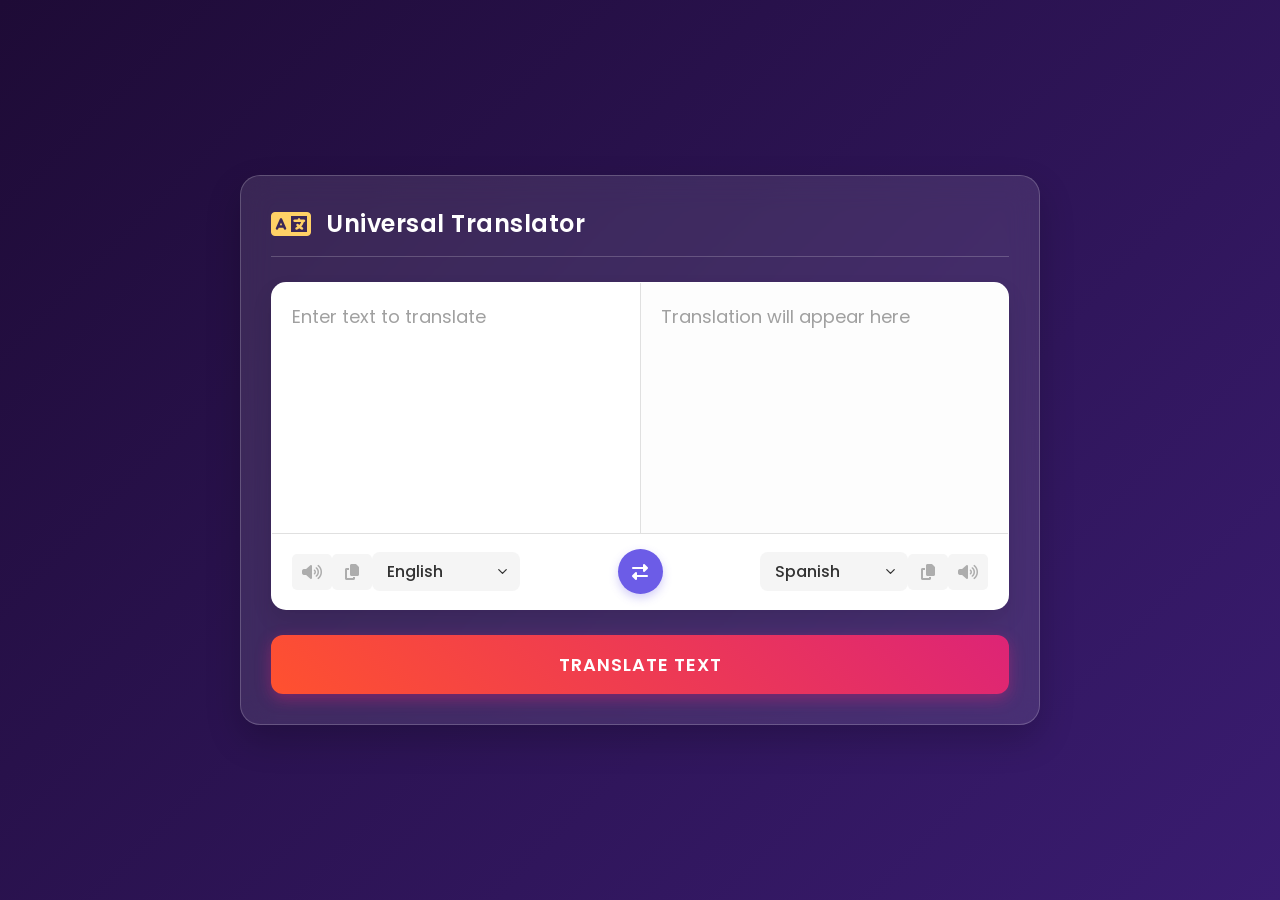
==== index.html @ 24700a0c "Add files via upload" ====
<!DOCTYPE html>
<html lang="en">
<head>
    <meta charset="UTF-8">
    <meta name="viewport" content="width=device-width, initial-scale=1.0">
    <title>Universal Language Translator</title>
    <!-- Google Fonts -->
    <link href="https://fonts.googleapis.com/css2?family=Poppins:wght@300;400;500;600;700&display=swap" rel="stylesheet">
    <!-- FontAwesome Icons -->
    <link rel="stylesheet" href="https://cdnjs.cloudflare.com/ajax/libs/font-awesome/6.4.0/css/all.min.css">
    <link rel="stylesheet" href="style.css">
</head>
<body>
    <div class="container">
        <header>
            <i class="fa-solid fa-language"></i>
            <h1>Universal Translator</h1>
        </header>
        
        <div class="wrapper">
            <div class="text-input">
                <textarea spellcheck="false" class="from-text" placeholder="Enter text to translate"></textarea>
                <textarea spellcheck="false" readonly disabled class="to-text" placeholder="Translation will appear here"></textarea>
            </div>
            
            <ul class="controls">
                <li class="row from">
                    <div class="icons">
                        <i id="from" class="fas fa-volume-up"></i>
                        <i id="from" class="fas fa-copy"></i>
                    </div>
                    <select></select>
                </li>
                
                <li class="exchange">
                    <i class="fas fa-exchange-alt"></i>
                </li>
                
                <li class="row to">
                    <select></select>
                    <div class="icons">
                        <i id="to" class="fas fa-copy"></i>
                        <i id="to" class="fas fa-volume-up"></i>
                    </div>
                </li>
            </ul>
        </div>
        
        <button class="translate-btn">Translate Text</button>
    </div>

    <script src="countries.js"></script>
    <script src="script.js"></script>
</body>
</html>
---- style.css ----
/* Global Styles and Reset */
* {
    margin: 0;
    padding: 0;
    box-sizing: border-box;
    font-family: 'Poppins', sans-serif;
}

body {
    display: flex;
    align-items: center;
    justify-content: center;
    min-height: 100vh;
    background: linear-gradient(135deg, #1e0b36, #3a1c71, #d76d77, #ffaf7b);
    background-size: 300% 300%;
    animation: gradientBG 15s ease infinite;
    padding: 20px;
    color: #fff;
}

@keyframes gradientBG {
    0% { background-position: 0% 50%; }
    50% { background-position: 100% 50%; }
    100% { background-position: 0% 50%; }
}

::selection {
    color: #fff;
    background: #6c5ce7;
}

.container {
    max-width: 800px;
    width: 100%;
    background: rgba(255, 255, 255, 0.1);
    backdrop-filter: blur(15px);
    -webkit-backdrop-filter: blur(15px);
    border: 1px solid rgba(255, 255, 255, 0.2);
    box-shadow: 0 15px 35px rgba(0, 0, 0, 0.2);
    border-radius: 20px;
    padding: 30px;
}

.container header {
    display: flex;
    align-items: center;
    gap: 15px;
    margin-bottom: 25px;
    padding-bottom: 15px;
    border-bottom: 1px solid rgba(255, 255, 255, 0.2);
}

.container header i {
    font-size: 32px;
    color: #ffd166;
}

.container header h1 {
    font-size: 24px;
    font-weight: 600;
    letter-spacing: 0.5px;
}

.wrapper {
    border-radius: 15px;
    background: #ffffff;
    box-shadow: 0 10px 20px rgba(0, 0, 0, 0.1);
    border: 1px solid rgba(255,255,255,0.8);
    overflow: hidden;
    margin-bottom: 25px;
}

.wrapper .text-input {
    display: flex;
    border-bottom: 1px solid #e0e0e0;
}

.text-input .to-text {
    border-radius: 0px;
    border-left: 1px solid #e0e0e0;
    background: #fdfdfd;
}

.text-input textarea {
    height: 250px;
    width: 100%;
    border: none;
    outline: none;
    resize: none;
    background: #ffffff;
    font-size: 18px;
    padding: 20px;
    color: #333;
    transition: all 0.3s ease;
}

.text-input textarea::placeholder {
    color: #a0a0a0;
}

.controls, li, .icons, .icons i {
    display: flex;
    align-items: center;
    justify-content: space-between;
}

.controls {
    list-style: none;
    padding: 15px 20px;
    background: #ffffff;
}

.controls .row .icons {
    width: 38%;
}

.controls .row .icons i {
    width: 40px;
    color: #adadad;
    font-size: 16px;
    cursor: pointer;
    justify-content: center;
    background: #f5f5f5;
    padding: 10px;
    border-radius: 5px;
    transition: all 0.3s ease;
}

.controls .row .icons i:hover {
    color: #fff;
    background: #6c5ce7;
    transform: translateY(-2px);
}

.controls .row select {
    color: #333;
    border: none;
    outline: none;
    font-size: 16px;
    font-weight: 500;
    background: #f5f5f5;
    padding: 8px 15px;
    border-radius: 8px;
    cursor: pointer;
    appearance: none;
    background-image: url("data:image/svg+xml;charset=UTF-8,%3csvg xmlns='http://www.w3.org/2000/svg' viewBox='0 0 24 24' fill='none' stroke='%23333' stroke-width='2' stroke-linecap='round' stroke-linejoin='round'%3e%3cpolyline points='6 9 12 15 18 9'%3e%3c/polyline%3e%3c/svg%3e");
    background-repeat: no-repeat;
    background-position: right 10px center;
    background-size: 15px;
    padding-right: 35px;
    transition: all 0.3s ease;
}

.controls .row select:focus {
    box-shadow: 0 0 0 2px rgba(108, 92, 231, 0.4);
}

.controls .exchange {
    color: #fff;
    cursor: pointer;
    background: #6c5ce7;
    width: 45px;
    height: 45px;
    border-radius: 50%;
    justify-content: center;
    transition: all 0.3s ease;
    box-shadow: 0 4px 10px rgba(108, 92, 231, 0.3);
}

.controls .exchange:hover {
    transform: rotate(180deg) scale(1.1);
    background: #5b4bc4;
}

.translate-btn {
    width: 100%;
    padding: 16px;
    border: none;
    outline: none;
    color: #fff;
    cursor: pointer;
    font-size: 18px;
    font-weight: 600;
    border-radius: 12px;
    background: linear-gradient(45deg, #FF512F, #DD2476);
    box-shadow: 0 5px 15px rgba(221, 36, 118, 0.4);
    transition: all 0.3s ease;
    text-transform: uppercase;
    letter-spacing: 1px;
}

.translate-btn:hover {
    background: linear-gradient(45deg, #DD2476, #FF512F);
    transform: translateY(-2px);
    box-shadow: 0 8px 20px rgba(221, 36, 118, 0.6);
}

.translate-btn:active {
    transform: translateY(1px);
}

@media (max-width: 660px) {
    .container {
        padding: 20px;
    }
    .wrapper .text-input {
        flex-direction: column;
    }
    .text-input .to-text {
        border-left: 0px;
        border-top: 1px solid #e0e0e0;
    }
    .text-input textarea {
        height: 180px;
    }
    .controls .row .icons {
        display: none;
    }
    .container {
        padding: 15px 10px;
        border-radius: 10px;
    }
    .controls {
        padding: 15px 10px;
    }
    .controls .row select {
        font-size: 14px;
        max-width: 120px;
    }
}
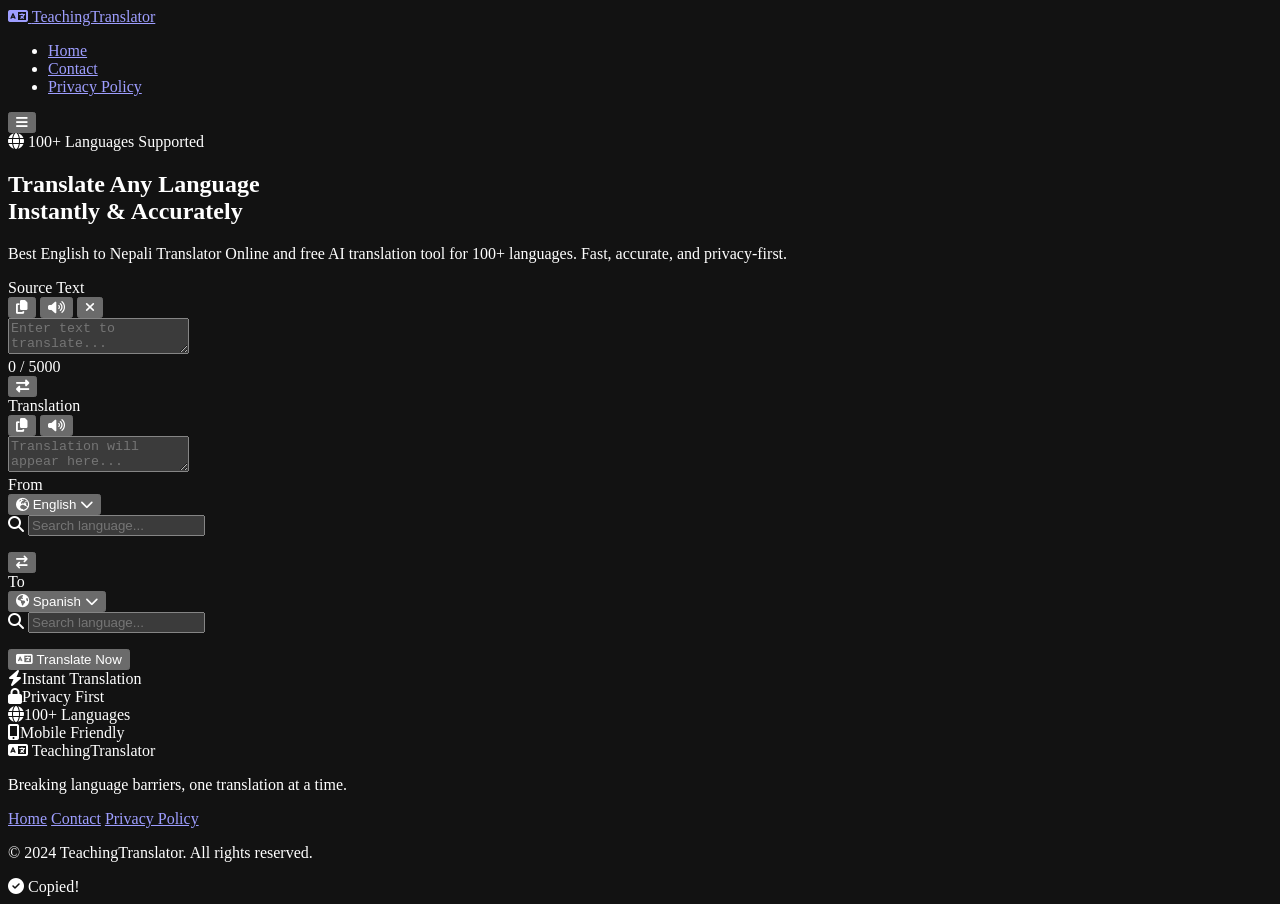
==== commit d738ae6e: "Add files via upload" ====
--- a/index.html
+++ b/index.html
@@ -3,50 +3,304 @@
 <head>
     <meta charset="UTF-8">
     <meta name="viewport" content="width=device-width, initial-scale=1.0">
-    <title>Universal Language Translator</title>
-    <!-- Google Fonts -->
-    <link href="https://fonts.googleapis.com/css2?family=Poppins:wght@300;400;500;600;700&display=swap" rel="stylesheet">
-    <!-- FontAwesome Icons -->
+
+    <!-- ═══ PRIMARY SEO ═══ -->
+    <title>TeachingTranslator – Best Free Online AI Language Translator | 100+ Languages</title>
+    <meta name="description" content="Best English to Nepali Translator Online and free AI translation tool for 100+ languages. Translate text, documents, and voice instantly. Fast, accurate, and free website translation tool.">
+    <meta name="keywords" content="Language Translator, Free Language Translator, Online Translator, AI Language Translator, Text Translator, Document Translator, Website Translator, Voice Translator, Image Translator, PDF Translator, English Translation, English to Nepali Translator, Nepali to English Translator, English to Hindi Translator, Hindi to English Translator, English to Spanish Translator, Spanish to English Translator, English to French Translator, French to English Translator, English to German Translator, English to Japanese Translator, English to Korean, Korean to English, English to Chinese, Chinese to English, English to Arabic, Arabic to English, English to Russian, Russian to English, English to Portuguese, Portuguese to English, Best Online Translator, Free AI Translation Tool, Translate Any Language, Instant Language Translation, Accurate Translation Tool, Multilingual Translator, Language Learning Tools, Grammar and Translation, Translation Dictionary, AI Translation Website, Best English to Nepali Translator Online, Free Language Translation Website, Translate Documents Online Free, Translate PDF to English, AI Translator for Students, Fast Online Translation Tool, Translate Text in 100+ Languages, Free Website Translation Tool, Best Translation Website for Travelers, TeachingTranslator.com Online Language Translator">
+    <meta name="author" content="TeachingTranslator">
+    <meta name="robots" content="index, follow, max-image-preview:large, max-snippet:-1, max-video-preview:-1">
+    <meta name="theme-color" content="#7c3aed">
+    <meta name="color-scheme" content="dark">
+    <link rel="canonical" href="https://teachingtranslator.com/">
+
+    <!-- ═══ GEO & LANGUAGE ═══ -->
+    <meta name="language" content="English">
+    <meta name="revisit-after" content="7 days">
+    <meta name="rating" content="general">
+
+    <!-- ═══ OPEN GRAPH (Facebook / LinkedIn) ═══ -->
+    <meta property="og:type" content="website">
+    <meta property="og:url" content="https://teachingtranslator.com/">
+    <meta property="og:site_name" content="TeachingTranslator">
+    <meta property="og:locale" content="en_US">
+    <meta property="og:title" content="TeachingTranslator – Free AI Language Translation Tool">
+    <meta property="og:description" content="Translate text in 100+ languages with the best online translator. Fast, accurate, and free for students, travelers, and professionals.">
+    <meta property="og:image" content="https://teachingtranslator.com/og-image.png">
+    <meta property="og:image:width" content="1200">
+    <meta property="og:image:height" content="630">
+    <meta property="og:image:alt" content="TeachingTranslator – Universal Language Translator">
+
+    <!-- ═══ TWITTER CARD ═══ -->
+    <meta name="twitter:card" content="summary_large_image">
+    <meta name="twitter:site" content="@teachingtrans">
+    <meta name="twitter:creator" content="@teachingtrans">
+    <meta name="twitter:title" content="TeachingTranslator – Translate Text in 100+ Languages">
+    <meta name="twitter:description" content="Best English to Nepali Translator Online and free AI translation tool for 100+ languages.">
+    <meta name="twitter:image" content="https://teachingtranslator.com/og-image.png">
+    <meta name="twitter:image:alt" content="TeachingTranslator translation interface">
+
+    <!-- ═══ PERFORMANCE: PRECONNECT ═══ -->
+    <link rel="preconnect" href="https://fonts.googleapis.com">
+    <link rel="preconnect" href="https://fonts.gstatic.com" crossorigin>
+    <link rel="preconnect" href="https://cdnjs.cloudflare.com">
+    <link rel="preconnect" href="https://translate.googleapis.com">
+    <link rel="dns-prefetch" href="https://translate.googleapis.com">
+
+    <!-- ═══ FONTS & ICONS ═══ -->
+    <link href="https://fonts.googleapis.com/css2?family=Inter:wght@300;400;500;600;700;800&display=swap" rel="stylesheet">
     <link rel="stylesheet" href="https://cdnjs.cloudflare.com/ajax/libs/font-awesome/6.4.0/css/all.min.css">
     <link rel="stylesheet" href="style.css">
+
+    <!-- ═══ JSON-LD STRUCTURED DATA ═══ -->
+    <script type="application/ld+json">
+    {
+      "@context": "https://schema.org",
+      "@graph": [
+        {
+          "@type": "WebSite",
+          "@id": "https://teachingtranslator.com/#website",
+          "url": "https://teachingtranslator.com/",
+          "name": "TeachingTranslator",
+          "description": "Best English to Nepali Translator Online and free AI translation tool for 100+ languages.",
+          "publisher": { "@id": "https://teachingtranslator.com/#organization" },
+          "potentialAction": {
+            "@type": "SearchAction",
+            "target": { "@type": "EntryPoint", "urlTemplate": "https://teachingtranslator.com/?q={search_term_string}" },
+            "query-input": "required name=search_term_string"
+          }
+        },
+        {
+          "@type": "Organization",
+          "@id": "https://teachingtranslator.com/#organization",
+          "name": "TeachingTranslator",
+          "url": "https://teachingtranslator.com/",
+          "logo": {
+            "@type": "ImageObject",
+            "url": "https://teachingtranslator.com/og-image.png",
+            "width": 512, "height": 512
+          },
+          "contactPoint": {
+            "@type": "ContactPoint",
+            "contactType": "customer support",
+            "email": "support@teachingtranslator.com",
+            "availableLanguage": "English"
+          }
+        },
+        {
+          "@type": "WebApplication",
+          "@id": "https://teachingtranslator.com/#app",
+          "name": "TeachingTranslator – Best Online Translator",
+          "url": "https://teachingtranslator.com/",
+          "description": "Translate Any Language with our Free AI Translation Tool. Accurate Translation Tool offering Text Translator, Voice Translator, and Translation Dictionary capabilities.",
+          "applicationCategory": "UtilityApplication",
+          "applicationSubCategory": "Translation",
+          "operatingSystem": "Windows, macOS, Linux, Android, iOS",
+          "browserRequirements": "Requires JavaScript. Works in all modern browsers.",
+          "inLanguage": "en",
+          "isAccessibleForFree": true,
+          "offers": {
+            "@type": "Offer",
+            "price": "0",
+            "priceCurrency": "USD"
+          },
+          "featureList": [
+            "Translate between 100+ languages",
+            "Best English to Nepali Translator",
+            "AI Translator for Students",
+            "Text-to-speech for source and translated text",
+            "Copy to clipboard",
+            "Language swap",
+            "Searchable language dropdown"
+          ],
+          "screenshot": "https://teachingtranslator.com/og-image.png",
+          "author": { "@id": "https://teachingtranslator.com/#organization" }
+        },
+        {
+          "@type": "WebPage",
+          "@id": "https://teachingtranslator.com/#webpage",
+          "url": "https://teachingtranslator.com/",
+          "name": "TeachingTranslator – Best Free Online AI Language Translator | 100+ Languages",
+          "isPartOf": { "@id": "https://teachingtranslator.com/#website" },
+          "about": { "@id": "https://teachingtranslator.com/#app" },
+          "description": "Best English to Nepali Translator Online and free AI translation tool for 100+ languages. Translate documents online free.",
+          "breadcrumb": {
+            "@type": "BreadcrumbList",
+            "itemListElement": [{ "@type": "ListItem", "position": 1, "name": "Home", "item": "https://teachingtranslator.com/" }]
+          },
+          "primaryImageOfPage": { "@type": "ImageObject", "url": "https://teachingtranslator.com/og-image.png" },
+          "datePublished": "2024-01-01",
+          "dateModified": "2024-12-01"
+        }
+      ]
+    }
+    </script>
 </head>
 <body>
-    <div class="container">
-        <header>
-            <i class="fa-solid fa-language"></i>
-            <h1>Universal Translator</h1>
-        </header>
-        
-        <div class="wrapper">
-            <div class="text-input">
-                <textarea spellcheck="false" class="from-text" placeholder="Enter text to translate"></textarea>
-                <textarea spellcheck="false" readonly disabled class="to-text" placeholder="Translation will appear here"></textarea>
-            </div>
-            
-            <ul class="controls">
-                <li class="row from">
-                    <div class="icons">
-                        <i id="from" class="fas fa-volume-up"></i>
-                        <i id="from" class="fas fa-copy"></i>
+
+    <!-- ===== NAVBAR ===== -->
+    <nav class="navbar" id="navbar">
+        <div class="nav-container">
+            <a href="index.html" class="nav-logo">
+                <i class="fas fa-language"></i>
+                <span>TeachingTranslator</span>
+            </a>
+            <ul class="nav-links" id="navLinks">
+                <li><a href="index.html" class="active">Home</a></li>
+                <li><a href="contact.html">Contact</a></li>
+                <li><a href="privacy.html">Privacy Policy</a></li>
+            </ul>
+            <button class="nav-toggle" id="navToggle" aria-label="Toggle navigation">
+                <i class="fas fa-bars"></i>
+            </button>
+        </div>
+    </nav>
+
+    <!-- ===== HERO ===== -->
+    <section class="hero">
+        <div class="hero-bg">
+            <div class="orb orb-1"></div>
+            <div class="orb orb-2"></div>
+            <div class="orb orb-3"></div>
+        </div>
+        <div class="hero-content">
+            <div class="hero-badge">
+                <i class="fas fa-globe"></i>
+                <span>100+ Languages Supported</span>
+            </div>
+            <h1 class="hero-title">
+                Translate Any Language<br>
+                <span class="gradient-text">Instantly &amp; Accurately</span>
+            </h1>
+            <p class="hero-subtitle">Best English to Nepali Translator Online and free AI translation tool for 100+ languages. Fast, accurate, and privacy-first.</p>
+        </div>
+    </section>
+
+    <!-- ===== TRANSLATOR ===== -->
+    <section class="translator-section">
+        <div class="translator-card">
+
+            <!-- Text Areas -->
+            <div class="text-area-container">
+                <!-- Source Panel -->
+                <div class="text-panel">
+                    <div class="panel-header">
+                        <span class="panel-label">Source Text</span>
+                        <div class="panel-actions">
+                            <button class="action-btn" id="fromCopyBtn" title="Copy source text"><i class="fas fa-copy"></i></button>
+                            <button class="action-btn" id="fromSpeakBtn" title="Speak source text"><i class="fas fa-volume-up"></i></button>
+                            <button class="action-btn" id="clearBtn" title="Clear all"><i class="fas fa-times"></i></button>
+                        </div>
                     </div>
-                    <select></select>
-                </li>
-                
-                <li class="exchange">
-                    <i class="fas fa-exchange-alt"></i>
-                </li>
-                
-                <li class="row to">
-                    <select></select>
-                    <div class="icons">
-                        <i id="to" class="fas fa-copy"></i>
-                        <i id="to" class="fas fa-volume-up"></i>
+                    <textarea id="fromText" maxlength="5000" placeholder="Enter text to translate..."></textarea>
+                    <div class="char-count"><span id="charCount">0</span> / 5000</div>
+                </div>
+
+                <!-- Divider + Exchange -->
+                <div class="divider">
+                    <button class="exchange-btn" id="exchangeBtn" title="Swap text and languages">
+                        <i class="fas fa-exchange-alt"></i>
+                    </button>
+                </div>
+
+                <!-- Translation Panel -->
+                <div class="text-panel">
+                    <div class="panel-header">
+                        <span class="panel-label">Translation</span>
+                        <div class="panel-actions">
+                            <button class="action-btn" id="toCopyBtn" title="Copy translation"><i class="fas fa-copy"></i></button>
+                            <button class="action-btn" id="toSpeakBtn" title="Speak translation"><i class="fas fa-volume-up"></i></button>
+                        </div>
                     </div>
-                </li>
-            </ul>
-        </div>
-        
-        <button class="translate-btn">Translate Text</button>
+                    <textarea id="toText" readonly placeholder="Translation will appear here..."></textarea>
+                    <div class="translate-status" id="translateStatus"></div>
+                </div>
+            </div>
+
+            <!-- Language Bar -->
+            <div class="language-bar">
+                <!-- From Language -->
+                <div class="lang-selector-wrapper">
+                    <label class="lang-label">From</label>
+                    <div class="searchable-select" id="fromSelectWrapper">
+                        <button class="select-trigger" id="fromTrigger" type="button">
+                            <i class="fas fa-globe-europe"></i>
+                            <span class="selected-lang-text" id="fromSelectedText">English</span>
+                            <i class="fas fa-chevron-down arrow-icon"></i>
+                        </button>
+                        <div class="select-dropdown" id="fromDropdown">
+                            <div class="search-wrap">
+                                <i class="fas fa-search"></i>
+                                <input class="lang-search" id="fromSearch" type="text" placeholder="Search language..." autocomplete="off">
+                            </div>
+                            <ul class="lang-options" id="fromOptions"></ul>
+                        </div>
+                    </div>
+                </div>
+
+                <!-- Swap -->
+                <button class="swap-langs-btn" id="swapLangsBtn" title="Swap languages">
+                    <i class="fas fa-arrow-right-arrow-left"></i>
+                </button>
+
+                <!-- To Language -->
+                <div class="lang-selector-wrapper">
+                    <label class="lang-label">To</label>
+                    <div class="searchable-select" id="toSelectWrapper">
+                        <button class="select-trigger" id="toTrigger" type="button">
+                            <i class="fas fa-globe-americas"></i>
+                            <span class="selected-lang-text" id="toSelectedText">Spanish</span>
+                            <i class="fas fa-chevron-down arrow-icon"></i>
+                        </button>
+                        <div class="select-dropdown" id="toDropdown">
+                            <div class="search-wrap">
+                                <i class="fas fa-search"></i>
+                                <input class="lang-search" id="toSearch" type="text" placeholder="Search language..." autocomplete="off">
+                            </div>
+                            <ul class="lang-options" id="toOptions"></ul>
+                        </div>
+                    </div>
+                </div>
+            </div>
+
+            <!-- Translate Button -->
+            <button class="translate-btn" id="translateBtn">
+                <i class="fas fa-language" id="translateIcon"></i>
+                <span id="translateBtnText">Translate Now</span>
+                <div class="btn-shine"></div>
+            </button>
+        </div>
+
+        <!-- Feature Badges -->
+        <div class="features-row">
+            <div class="feature-item"><i class="fas fa-bolt"></i><span>Instant Translation</span></div>
+            <div class="feature-item"><i class="fas fa-lock"></i><span>Privacy First</span></div>
+            <div class="feature-item"><i class="fas fa-globe"></i><span>100+ Languages</span></div>
+            <div class="feature-item"><i class="fas fa-mobile-alt"></i><span>Mobile Friendly</span></div>
+        </div>
+    </section>
+
+    <!-- ===== FOOTER ===== -->
+    <footer class="footer">
+        <div class="footer-container">
+            <div class="footer-brand">
+                <i class="fas fa-language"></i>
+                <span>TeachingTranslator</span>
+            </div>
+            <p class="footer-desc">Breaking language barriers, one translation at a time.</p>
+            <div class="footer-links">
+                <a href="index.html">Home</a>
+                <a href="contact.html">Contact</a>
+                <a href="privacy.html">Privacy Policy</a>
+            </div>
+            <p class="footer-copy">&copy; 2024 TeachingTranslator. All rights reserved.</p>
+        </div>
+    </footer>
+
+    <!-- Toast -->
+    <div class="toast" id="toast">
+        <i class="fas fa-check-circle"></i>
+        <span id="toastMsg">Copied!</span>
     </div>
 
     <script src="countries.js"></script>
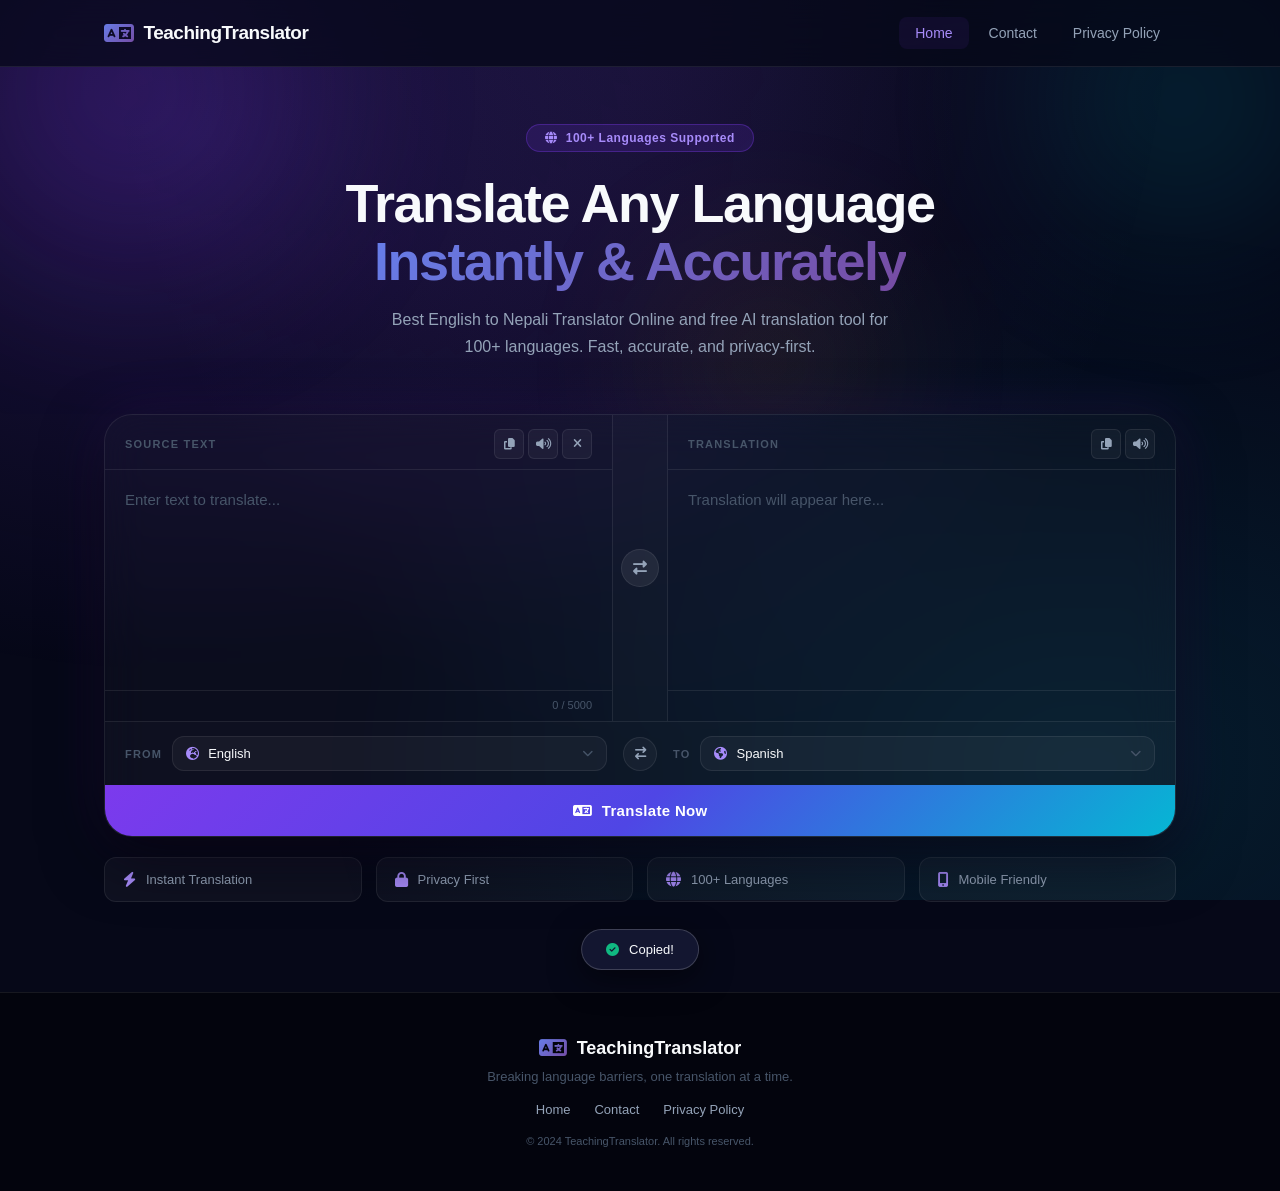
==== commit 249e0eb0: "Update index.html" ====
--- a/index.html
+++ b/index.html
@@ -305,5 +305,7 @@
 
     <script src="countries.js"></script>
     <script src="script.js"></script>
+<script async src="https://pagead2.googlesyndication.com/pagead/js/adsbygoogle.js?client=ca-pub-8904585016270506"
+     crossorigin="anonymous"></script>
 </body>
 </html>
--- a/style.css
+++ b/style.css
@@ -0,0 +1,619 @@
+/* ============================================
+   ROOT VARIABLES
+============================================ */
+:root {
+  --bg: #060818;
+  --bg-2: #0d1030;
+  --glass: rgba(255, 255, 255, 0.04);
+  --glass-hover: rgba(255, 255, 255, 0.07);
+  --glass-border: rgba(255, 255, 255, 0.08);
+  --glass-border-hover: rgba(255, 255, 255, 0.18);
+  --primary: #7c3aed;
+  --primary-light: #a78bfa;
+  --secondary: #06b6d4;
+  --accent: #f59e0b;
+  --gradient-1: linear-gradient(135deg, #667eea 0%, #764ba2 100%);
+  --gradient-btn: linear-gradient(135deg, #7c3aed 0%, #4f46e5 50%, #06b6d4 100%);
+  --text-1: #f8fafc;
+  --text-2: #94a3b8;
+  --text-3: #475569;
+  --radius-sm: 8px;
+  --radius-md: 12px;
+  --radius-lg: 20px;
+  --radius-xl: 28px;
+  --shadow-md: 0 8px 32px rgba(0, 0, 0, 0.5);
+  --shadow-lg: 0 20px 60px rgba(0, 0, 0, 0.6);
+  --shadow-glow: 0 0 60px rgba(124, 58, 237, 0.15);
+  --transition: all 0.3s cubic-bezier(0.4, 0, 0.2, 1);
+  --font: 'Inter', sans-serif;
+}
+
+/* ============================================
+   RESET & BASE
+============================================ */
+*, *::before, *::after {
+  margin: 0; padding: 0; box-sizing: border-box;
+}
+html { scroll-behavior: smooth; }
+body {
+  font-family: var(--font);
+  background: var(--bg);
+  color: var(--text-1);
+  min-height: 100vh;
+  overflow-x: hidden;
+}
+::selection { background: var(--primary); color: #fff; }
+
+/* Ambient background */
+body::before {
+  content: '';
+  position: fixed; inset: 0;
+  background:
+    radial-gradient(ellipse at 15% 15%, rgba(124,58,237,0.18) 0%, transparent 50%),
+    radial-gradient(ellipse at 85% 85%, rgba(6,182,212,0.12) 0%, transparent 50%),
+    radial-gradient(ellipse at 50% -10%, rgba(139,92,246,0.12) 0%, transparent 60%);
+  pointer-events: none; z-index: 0;
+}
+
+/* ============================================
+   NAVBAR
+============================================ */
+.navbar {
+  position: fixed; top: 0; left: 0; right: 0; z-index: 1000;
+  background: rgba(6, 8, 24, 0.75);
+  backdrop-filter: blur(24px);
+  -webkit-backdrop-filter: blur(24px);
+  border-bottom: 1px solid var(--glass-border);
+  transition: var(--transition);
+}
+.navbar.scrolled {
+  background: rgba(6, 8, 24, 0.97);
+  box-shadow: 0 4px 24px rgba(0,0,0,0.5);
+}
+.nav-container {
+  max-width: 1120px; margin: 0 auto;
+  padding: 0 24px; height: 66px;
+  display: flex; align-items: center; justify-content: space-between;
+}
+.nav-logo {
+  display: flex; align-items: center; gap: 10px;
+  text-decoration: none; color: var(--text-1);
+  font-size: 19px; font-weight: 800; letter-spacing: -0.5px;
+}
+.nav-logo i {
+  font-size: 24px;
+  background: var(--gradient-1);
+  -webkit-background-clip: text;
+  -webkit-text-fill-color: transparent;
+}
+.nav-links {
+  display: flex; list-style: none; gap: 4px;
+}
+.nav-links a {
+  text-decoration: none; color: var(--text-2);
+  font-size: 14px; font-weight: 500;
+  padding: 8px 16px; border-radius: var(--radius-sm);
+  transition: var(--transition);
+}
+.nav-links a:hover { color: var(--text-1); background: var(--glass-hover); }
+.nav-links a.active { color: var(--primary-light); background: rgba(124,58,237,0.08); }
+.nav-toggle {
+  display: none; background: none; border: none;
+  color: var(--text-1); font-size: 20px; cursor: pointer;
+  padding: 8px; border-radius: var(--radius-sm);
+}
+
+/* ============================================
+   HERO
+============================================ */
+.hero {
+  position: relative;
+  min-height: 46vh;
+  display: flex; align-items: center; justify-content: center;
+  text-align: center; padding: 110px 24px 40px;
+  overflow: hidden;
+}
+.hero-bg { position: absolute; inset: 0; z-index: 0; }
+.orb {
+  position: absolute; border-radius: 50%;
+  filter: blur(90px); opacity: 0.45;
+  animation: floatOrb 9s ease-in-out infinite;
+}
+.orb-1 {
+  width: 420px; height: 420px;
+  background: radial-gradient(circle, rgba(124,58,237,0.65), transparent);
+  top: -120px; left: -80px; animation-delay: 0s;
+}
+.orb-2 {
+  width: 320px; height: 320px;
+  background: radial-gradient(circle, rgba(6,182,212,0.5), transparent);
+  top: -60px; right: -60px; animation-delay: 2.5s;
+}
+.orb-3 {
+  width: 260px; height: 260px;
+  background: radial-gradient(circle, rgba(245,158,11,0.3), transparent);
+  bottom: -80px; left: 50%; animation-delay: 5s;
+}
+@keyframes floatOrb {
+  0%, 100% { transform: translateY(0) scale(1); }
+  50% { transform: translateY(-28px) scale(1.06); }
+}
+.hero-content { position: relative; z-index: 1; max-width: 720px; }
+.hero-badge {
+  display: inline-flex; align-items: center; gap: 8px;
+  background: rgba(124,58,237,0.15);
+  border: 1px solid rgba(124,58,237,0.35);
+  color: var(--primary-light); font-size: 12px; font-weight: 600;
+  padding: 6px 18px; border-radius: 100px;
+  margin-bottom: 22px; letter-spacing: 0.5px;
+  animation: fadeInDown 0.6s ease;
+}
+.hero-title {
+  font-size: clamp(28px, 5.5vw, 54px); font-weight: 800;
+  line-height: 1.08; letter-spacing: -1.5px;
+  margin-bottom: 16px; animation: fadeInUp 0.6s ease 0.1s both;
+}
+.gradient-text {
+  background: var(--gradient-1);
+  -webkit-background-clip: text; -webkit-text-fill-color: transparent;
+  background-clip: text;
+}
+.hero-subtitle {
+  font-size: 16px; color: var(--text-2); line-height: 1.7;
+  max-width: 520px; margin: 0 auto;
+  animation: fadeInUp 0.6s ease 0.2s both;
+}
+@keyframes fadeInDown {
+  from { opacity: 0; transform: translateY(-16px); }
+  to   { opacity: 1; transform: translateY(0); }
+}
+@keyframes fadeInUp {
+  from { opacity: 0; transform: translateY(20px); }
+  to   { opacity: 1; transform: translateY(0); }
+}
+
+/* ============================================
+   TRANSLATOR SECTION
+============================================ */
+.translator-section {
+  position: relative; z-index: 1;
+  max-width: 1120px; margin: 0 auto;
+  padding: 0 24px 70px;
+}
+
+/* Card */
+.translator-card {
+  background: rgba(255,255,255,0.025);
+  border: 1px solid var(--glass-border);
+  border-radius: var(--radius-xl);
+  backdrop-filter: blur(20px);
+  overflow: hidden;
+  box-shadow: var(--shadow-lg), var(--shadow-glow);
+  animation: fadeInUp 0.6s ease 0.3s both;
+}
+
+/* Text Areas */
+.text-area-container {
+  display: grid;
+  grid-template-columns: 1fr 56px 1fr;
+}
+
+.text-panel { display: flex; flex-direction: column; }
+
+.panel-header {
+  display: flex; align-items: center; justify-content: space-between;
+  padding: 14px 20px 10px;
+  border-bottom: 1px solid var(--glass-border);
+}
+.panel-label {
+  font-size: 11px; font-weight: 700;
+  text-transform: uppercase; letter-spacing: 1.2px;
+  color: var(--text-3);
+}
+.panel-actions { display: flex; gap: 4px; }
+.action-btn {
+  background: var(--glass); border: 1px solid var(--glass-border);
+  color: var(--text-2); width: 30px; height: 30px;
+  border-radius: 6px; cursor: pointer;
+  display: flex; align-items: center; justify-content: center;
+  font-size: 12px; transition: var(--transition);
+}
+.action-btn:hover {
+  background: rgba(124,58,237,0.15); color: var(--primary-light);
+  border-color: rgba(124,58,237,0.3); transform: translateY(-1px);
+}
+.text-panel textarea {
+  flex: 1; background: transparent; border: none; outline: none;
+  resize: none; color: var(--text-1); font-size: 15px;
+  font-family: var(--font); line-height: 1.65; padding: 18px 20px;
+  min-height: 220px;
+}
+.text-panel textarea::placeholder { color: var(--text-3); }
+.text-panel textarea:read-only { cursor: default; }
+
+.char-count {
+  padding: 8px 20px 10px; font-size: 11px; color: var(--text-3);
+  text-align: right; border-top: 1px solid var(--glass-border);
+}
+.translate-status {
+  padding: 8px 20px 10px; font-size: 12px; color: var(--text-3);
+  min-height: 31px; border-top: 1px solid var(--glass-border);
+  display: flex; align-items: center; gap: 6px;
+}
+.divider {
+  display: flex; align-items: center; justify-content: center;
+  border-left: 1px solid var(--glass-border);
+  border-right: 1px solid var(--glass-border);
+  background: rgba(255,255,255,0.01);
+}
+.exchange-btn {
+  width: 38px; height: 38px; border-radius: 50%;
+  background: var(--glass-hover); border: 1px solid var(--glass-border);
+  color: var(--text-2); cursor: pointer;
+  display: flex; align-items: center; justify-content: center;
+  font-size: 14px; transition: var(--transition);
+}
+.exchange-btn:hover {
+  background: var(--primary); border-color: var(--primary);
+  color: #fff; transform: rotate(180deg);
+  box-shadow: 0 4px 16px rgba(124,58,237,0.4);
+}
+
+/* Language Bar */
+.language-bar {
+  display: flex; align-items: center; gap: 16px;
+  padding: 14px 20px;
+  border-top: 1px solid var(--glass-border);
+  background: rgba(255,255,255,0.01);
+}
+.lang-selector-wrapper {
+  flex: 1; display: flex; align-items: center; gap: 10px;
+}
+.lang-label {
+  font-size: 11px; font-weight: 700;
+  text-transform: uppercase; letter-spacing: 1.2px;
+  color: var(--text-3); white-space: nowrap;
+}
+
+/* ---- Searchable Select ---- */
+.searchable-select { position: relative; flex: 1; }
+
+.select-trigger {
+  width: 100%; display: flex; align-items: center; gap: 9px;
+  background: var(--glass); border: 1px solid var(--glass-border);
+  color: var(--text-1); padding: 9px 13px;
+  border-radius: var(--radius-md); cursor: pointer;
+  font-family: var(--font); font-size: 13px; font-weight: 500;
+  transition: var(--transition); text-align: left;
+}
+.select-trigger:hover {
+  background: var(--glass-hover); border-color: var(--glass-border-hover);
+}
+.select-trigger.open {
+  border-color: var(--primary); background: rgba(124,58,237,0.08);
+}
+.select-trigger > i:first-child { color: var(--primary-light); font-size: 13px; }
+.selected-lang-text { flex: 1; }
+.arrow-icon { color: var(--text-3); font-size: 11px; transition: transform 0.3s; }
+.select-trigger.open .arrow-icon { transform: rotate(180deg); }
+
+.select-dropdown {
+  position: absolute; top: calc(100% + 6px);
+  left: 0; right: 0;
+  background: #0c1128;
+  border: 1px solid var(--glass-border-hover);
+  border-radius: var(--radius-md);
+  box-shadow: var(--shadow-md);
+  z-index: 200; display: none; overflow: hidden;
+}
+.select-dropdown.open {
+  display: block;
+  animation: dropdownOpen 0.2s ease;
+}
+@keyframes dropdownOpen {
+  from { opacity: 0; transform: translateY(-8px); }
+  to   { opacity: 1; transform: translateY(0); }
+}
+.search-wrap {
+  display: flex; align-items: center; gap: 9px;
+  padding: 10px 12px; border-bottom: 1px solid var(--glass-border);
+}
+.search-wrap i { color: var(--text-3); font-size: 12px; }
+.lang-search {
+  flex: 1; background: transparent; border: none; outline: none;
+  color: var(--text-1); font-size: 13px; font-family: var(--font);
+}
+.lang-search::placeholder { color: var(--text-3); }
+
+.lang-options { list-style: none; max-height: 210px; overflow-y: auto; }
+.lang-options::-webkit-scrollbar { width: 3px; }
+.lang-options::-webkit-scrollbar-track { background: transparent; }
+.lang-options::-webkit-scrollbar-thumb { background: var(--glass-border-hover); border-radius: 4px; }
+.lang-option {
+  padding: 9px 14px; cursor: pointer;
+  font-size: 13px; color: var(--text-2); transition: var(--transition);
+  display: flex; align-items: center; gap: 8px;
+}
+.lang-option:hover { background: var(--glass-hover); color: var(--text-1); }
+.lang-option.selected { color: var(--primary-light); background: rgba(124,58,237,0.08); }
+.lang-code-badge {
+  font-size: 10px; color: var(--text-3); background: var(--glass);
+  padding: 2px 6px; border-radius: 4px; margin-left: auto; font-weight: 600;
+}
+.no-results {
+  padding: 18px; text-align: center; color: var(--text-3); font-size: 13px;
+}
+
+/* Swap button */
+.swap-langs-btn {
+  width: 34px; height: 34px; border-radius: 50%;
+  background: var(--glass); border: 1px solid var(--glass-border);
+  color: var(--text-2); cursor: pointer;
+  display: flex; align-items: center; justify-content: center;
+  font-size: 13px; transition: var(--transition); flex-shrink: 0;
+}
+.swap-langs-btn:hover {
+  background: var(--primary); border-color: var(--primary); color: #fff;
+}
+
+/* Translate Button */
+.translate-btn {
+  width: 100%; padding: 17px;
+  background: var(--gradient-btn); border: none; color: #fff;
+  font-size: 15px; font-weight: 700; font-family: var(--font);
+  letter-spacing: 0.3px; cursor: pointer;
+  display: flex; align-items: center; justify-content: center; gap: 10px;
+  transition: var(--transition); position: relative; overflow: hidden;
+}
+.translate-btn:hover {
+  filter: brightness(1.08);
+  box-shadow: 0 8px 32px rgba(124,58,237,0.45);
+}
+.translate-btn:active { transform: scale(0.99); }
+.btn-shine {
+  position: absolute; inset: 0;
+  background: linear-gradient(90deg, transparent, rgba(255,255,255,0.12), transparent);
+  transform: translateX(-100%); transition: transform 0.55s ease;
+}
+.translate-btn:hover .btn-shine { transform: translateX(100%); }
+
+/* Features Row */
+.features-row {
+  display: grid; grid-template-columns: repeat(4, 1fr);
+  gap: 14px; margin-top: 20px;
+}
+.feature-item {
+  display: flex; align-items: center; gap: 10px;
+  background: var(--glass); border: 1px solid var(--glass-border);
+  padding: 14px 18px; border-radius: var(--radius-md);
+  font-size: 13px; color: var(--text-2); font-weight: 500;
+  transition: var(--transition);
+}
+.feature-item:hover {
+  background: var(--glass-hover); color: var(--text-1);
+  border-color: var(--glass-border-hover);
+}
+.feature-item i { color: var(--primary-light); font-size: 15px; }
+
+/* ============================================
+   FOOTER
+============================================ */
+.footer {
+  position: relative; z-index: 1;
+  background: rgba(0,0,0,0.45);
+  border-top: 1px solid var(--glass-border);
+  padding: 44px 24px; text-align: center;
+  margin-top: 20px;
+}
+.footer-container { max-width: 600px; margin: 0 auto; }
+.footer-brand {
+  display: flex; align-items: center; justify-content: center;
+  gap: 10px; font-size: 18px; font-weight: 800; margin-bottom: 10px;
+}
+.footer-brand i {
+  font-size: 22px; background: var(--gradient-1);
+  -webkit-background-clip: text; -webkit-text-fill-color: transparent;
+}
+.footer-desc { color: var(--text-3); font-size: 13px; margin-bottom: 18px; }
+.footer-links { display: flex; justify-content: center; gap: 24px; margin-bottom: 18px; }
+.footer-links a {
+  text-decoration: none; color: var(--text-2); font-size: 13px; transition: var(--transition);
+}
+.footer-links a:hover { color: var(--primary-light); }
+.footer-copy { color: var(--text-3); font-size: 11px; }
+
+/* ============================================
+   TOAST
+============================================ */
+.toast {
+  position: fixed; bottom: 30px; left: 50%;
+  transform: translateX(-50%) translateY(100px);
+  background: #131630; border: 1px solid var(--glass-border-hover);
+  color: var(--text-1); padding: 12px 24px; border-radius: 100px;
+  display: flex; align-items: center; gap: 10px;
+  font-size: 13px; font-weight: 500; box-shadow: var(--shadow-md);
+  transition: transform 0.4s cubic-bezier(0.34, 1.56, 0.64, 1);
+  z-index: 9999; white-space: nowrap;
+}
+.toast.show { transform: translateX(-50%) translateY(0); }
+.toast i { color: #10b981; }
+
+/* ============================================
+   PAGE HEADER (inner pages)
+============================================ */
+.page-header {
+  padding: 120px 24px 56px; text-align: center; position: relative;
+}
+.page-header::before {
+  content: ''; position: absolute; inset: 0;
+  background: radial-gradient(ellipse at 50% 60%, rgba(124,58,237,0.1) 0%, transparent 65%);
+}
+.page-icon {
+  width: 66px; height: 66px; border-radius: var(--radius-md);
+  background: rgba(124,58,237,0.12); border: 1px solid rgba(124,58,237,0.28);
+  display: flex; align-items: center; justify-content: center;
+  font-size: 28px; color: var(--primary-light); margin: 0 auto 20px;
+  position: relative;
+}
+.page-header h1 {
+  font-size: clamp(28px, 5vw, 48px); font-weight: 800;
+  letter-spacing: -1px; margin-bottom: 10px; position: relative;
+}
+.page-header p { color: var(--text-2); font-size: 15px; position: relative; }
+
+/* ============================================
+   CONTENT CARDS
+============================================ */
+.content-section {
+  max-width: 820px; margin: 0 auto; padding: 0 24px 90px;
+  position: relative; z-index: 1;
+}
+.content-card {
+  background: var(--glass); border: 1px solid var(--glass-border);
+  border-radius: var(--radius-lg); padding: 28px 32px;
+  margin-bottom: 16px; transition: var(--transition);
+}
+.content-card:hover { border-color: var(--glass-border-hover); }
+.content-card h2 {
+  font-size: 16px; font-weight: 700; color: var(--text-1);
+  margin-bottom: 16px; display: flex; align-items: center; gap: 10px;
+}
+.content-card h2 i { color: var(--primary-light); }
+.content-card p {
+  color: var(--text-2); line-height: 1.8; font-size: 14px; margin-bottom: 10px;
+}
+.content-card p:last-child { margin-bottom: 0; }
+.content-card ul { list-style: none; }
+.content-card ul li {
+  color: var(--text-2); font-size: 14px; line-height: 1.8;
+  padding-left: 22px; position: relative; margin-bottom: 4px;
+}
+.content-card ul li::before {
+  content: '→'; position: absolute; left: 0; color: var(--primary-light);
+}
+.content-card a { color: var(--primary-light); text-decoration: none; }
+.content-card a:hover { text-decoration: underline; }
+
+/* Info Cards */
+.info-cards {
+  display: grid; grid-template-columns: repeat(auto-fit, minmax(180px, 1fr));
+  gap: 14px; margin-bottom: 20px;
+}
+.info-card {
+  background: var(--glass); border: 1px solid var(--glass-border);
+  border-radius: var(--radius-md); padding: 24px;
+  text-align: center; transition: var(--transition);
+}
+.info-card:hover { border-color: var(--primary); background: rgba(124,58,237,0.05); }
+.info-card i { font-size: 26px; color: var(--primary-light); display: block; margin-bottom: 10px; }
+.info-card h3 { font-size: 13px; font-weight: 700; margin-bottom: 5px; }
+.info-card p { font-size: 13px; color: var(--text-2); }
+
+/* Contact Form */
+.contact-form { display: flex; flex-direction: column; gap: 14px; }
+.form-group { display: flex; flex-direction: column; gap: 7px; }
+.form-group label { font-size: 12px; font-weight: 600; color: var(--text-2); letter-spacing: 0.4px; }
+.form-group input,
+.form-group textarea,
+.form-group select {
+  background: rgba(255,255,255,0.03);
+  border: 1px solid var(--glass-border);
+  border-radius: var(--radius-sm);
+  padding: 11px 15px; color: var(--text-1);
+  font-size: 14px; font-family: var(--font); outline: none;
+  transition: var(--transition);
+}
+.form-group input:focus,
+.form-group textarea:focus,
+.form-group select:focus {
+  border-color: var(--primary); background: rgba(124,58,237,0.05);
+  box-shadow: 0 0 0 3px rgba(124,58,237,0.12);
+}
+.form-group textarea { resize: vertical; min-height: 140px; }
+.form-group input::placeholder,
+.form-group textarea::placeholder { color: var(--text-3); }
+.form-group select option { background: #0d1030; }
+.form-row { display: grid; grid-template-columns: 1fr 1fr; gap: 14px; }
+.checkbox-group { flex-direction: row !important; align-items: center !important; gap: 10px !important; }
+.checkbox-group input[type="checkbox"] { width: 16px; height: 16px; accent-color: var(--primary); flex-shrink: 0; }
+.checkbox-group label { font-size: 13px !important; cursor: pointer; }
+
+.submit-btn {
+  padding: 13px 28px; background: var(--gradient-btn); border: none;
+  color: #fff; font-size: 14px; font-weight: 700;
+  font-family: var(--font); border-radius: var(--radius-sm);
+  cursor: pointer; display: flex; align-items: center; justify-content: center;
+  gap: 8px; transition: var(--transition); position: relative; overflow: hidden;
+}
+.submit-btn:hover { transform: translateY(-2px); box-shadow: 0 8px 28px rgba(124,58,237,0.45); }
+.submit-btn:active { transform: translateY(0); }
+.submit-btn:disabled { opacity: 0.7; cursor: not-allowed; transform: none; }
+
+/* FAQ */
+.faq-list { display: flex; flex-direction: column; gap: 8px; }
+.faq-item {
+  border: 1px solid var(--glass-border); border-radius: var(--radius-sm);
+  overflow: hidden; cursor: pointer; transition: var(--transition);
+}
+.faq-item:hover { border-color: var(--glass-border-hover); }
+.faq-question {
+  padding: 13px 16px; display: flex; align-items: center;
+  justify-content: space-between; font-size: 14px; font-weight: 500;
+  color: var(--text-1);
+}
+.faq-icon { color: var(--text-3); font-size: 12px; transition: transform 0.3s ease; flex-shrink: 0; }
+.faq-answer {
+  max-height: 0; overflow: hidden;
+  transition: max-height 0.35s ease, padding 0.3s ease;
+  font-size: 13px; color: var(--text-2);
+  padding: 0 16px; line-height: 1.7;
+}
+.faq-answer.open { max-height: 200px; padding: 0 16px 14px; }
+
+/* ============================================
+   RESPONSIVE
+============================================ */
+@media (max-width: 768px) {
+  .nav-links {
+    display: none; position: absolute; top: 66px;
+    left: 0; right: 0; background: rgba(6,8,24,0.98);
+    border-bottom: 1px solid var(--glass-border);
+    flex-direction: column; padding: 14px; gap: 4px;
+  }
+  .nav-links.open { display: flex; }
+  .nav-toggle { display: flex; align-items: center; justify-content: center; }
+  
+  .text-area-container { grid-template-columns: 1fr; }
+  .text-panel textarea { min-height: 160px; padding: 14px 16px; }
+  
+  .divider {
+    width: auto; height: 52px; flex-direction: row;
+    border-left: none; border-right: none;
+    border-top: 1px solid var(--glass-border);
+    border-bottom: 1px solid var(--glass-border);
+  }
+  .language-bar { flex-direction: column; align-items: stretch; gap: 12px; }
+  .lang-selector-wrapper { flex-direction: column; align-items: stretch; }
+  .lang-selector-wrapper .searchable-select { width: 100%; }
+  
+  .swap-langs-btn { 
+    align-self: center; transform: rotate(90deg); 
+    margin: -4px 0; z-index: 2;
+  }
+  .swap-langs-btn:hover { transform: rotate(270deg); }
+  
+  .features-row { grid-template-columns: repeat(2, 1fr); }
+  .form-row { grid-template-columns: 1fr; }
+  .content-card { padding: 22px 20px; }
+  
+  .hero { padding: 100px 20px 40px; min-height: auto; }
+  .translator-section { padding: 0 16px 50px; }
+  .page-header { padding: 100px 20px 40px; }
+}
+
+@media (max-width: 480px) {
+  .features-row { grid-template-columns: 1fr; }
+  .translator-card { border-radius: var(--radius-lg); }
+  .text-panel textarea { min-height: 140px; }
+  .hero-title { font-size: clamp(24px, 7vw, 32px); }
+}
